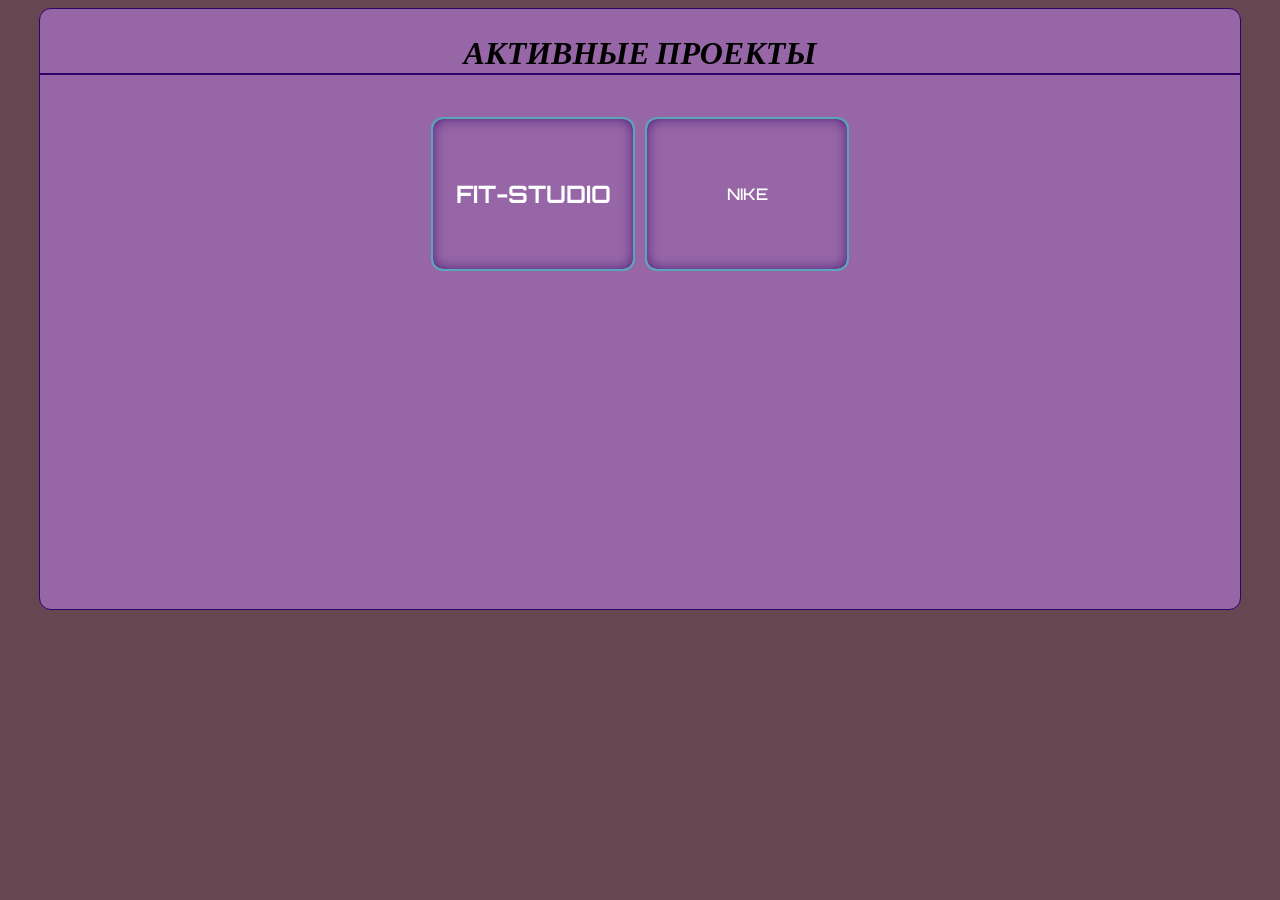
==== index.html @ 2b0a53b6 "сохранение изменений на раб пк" ====
<!DOCTYPE html>
<html lang="en">

	<head>
		<meta charset="UTF-8">
		<meta name="viewport"
					content="width=device-width, initial-scale=1.0">
		<link rel="preconnect"
					href="https://fonts.googleapis.com">
		<link rel="preconnect"
					href="https://fonts.gstatic.com"
					crossorigin>
		<link href="https://fonts.googleapis.com/css2?family=Abril+Fatface&display=swap"
					rel="stylesheet">
		<link rel="preconnect"
					href="https://fonts.googleapis.com">
		<link rel="preconnect"
					href="https://fonts.gstatic.com"
					crossorigin>
		<link href="https://fonts.googleapis.com/css2?family=Orbitron:wght@400..900&display=swap"
					rel="stylesheet">
		<link rel="stylesheet"
					href="style.css">
		<title>Ссылки на проекты</title>
	</head>

	<body>
		<div class="active-projects">
			<div class="container">
				<h1 class="active-projects__title">
					Активные проекты
				</h1>
				<div class="active-project__buttons">

					<div class="container-flip">
						<div class="flip-inner">
							<a class="active-project__btn flip__back"
								 href="./Fit-Studio/index.html">
								<h2 class="btn-title">Fit-Studio</h2>
							</a>
						</div>
					</div>





					<a href="./Nike/index.html"
						 class="active-project__btn">
						Nike
					</a>

				</div>
			</div>
		</div>
	</body>

</html>
---- style.css ----
body {
	background: #664751;
	display: flex;
	justify-content: center;
	align-items: center;
}

a {
	text-decoration: none;
	color: #fff;
}

.active-projects {
	text-align: center;
}

.active-projects__title {
	text-transform: uppercase;
	font-family: "Abril Fatface", serif;
	font-weight: 700;
	font-style: italic;
	border-bottom: #2b036b solid 2px;
}

.container {
	width: 1200px;
	height: 600px;
	background: #9766a7;
	border-radius: 12px;
	border: 1px solid #2b036b;
}

.active-project__buttons {
	display: flex;
	flex-wrap: wrap;
	justify-content: center;
	align-items: center;
	gap: 10px;
	padding: 20px;
}

.active-project__btn {
	display: flex;
	justify-content: center;
	align-items: center;
	width: 200px;
	height: 150px;
	border: 2px solid #5ba5b9;
	border-radius: 12px;
	box-shadow: inset 0px 0px 15px -3px #2b036b;
	transition: background-color, 0.4s;
	text-transform: uppercase;
	font-family: "Orbitron", sans-serif;
	font-optical-sizing: auto;
	font-weight: 500;
	font-style: normal;
}

/* ============================Анима-flip======================================== */

/* можно убрать ширину и  длину т.к нужно что бы размер задавался другим классом - это стили глобальные, общие */
.flip-container {
	width: 200px;
	height: 150px;
	/*border: 1px solid #000;*/

	perspective: 1000px;
	/*самое важное свойство*/
}

.flip-inner {
	/*width/height    — тоже 200х150 (как у родителя)*/
	width: 100%;
	height: 100%;
	position: relative;

	transition: transform 0.6s;
	/* ← плавность */
	transform-style: preserve-3d;
	/* ← 3D для детей */
}

/*Когда мы наводим курсор на .flip-container, находим .flip-inner внутри него и ВРАЩАЕМ его на 180 градусов вокруг оси Y.*/
.flip-container:hover .flip-inner {
	transform: rotateY(180deg);
}

/* обязательные стили для кнопок
- position: absolute — накладываем их друг на друга
   - width/height: 100% — размер как у контейнера
   - backface-visibility: hidden — СКРЫВАЕМ «спину» элемента,
                                    чтобы не было видно
                                    обратной стороны сквозь лицевую */
.flip--front,
.flip--back {
	position: absolute;
	width: 100%;
	height: 100%;
	backface-visibility: hidden;
}

/* стилизуем отдельно отдельно карты для красоты, а для --back ставим transform: rotateY(180deg), что бы она изначально была повернута */
.flip--front {}

.flip--back {
	transform: rotateY(180deg);

}

fl
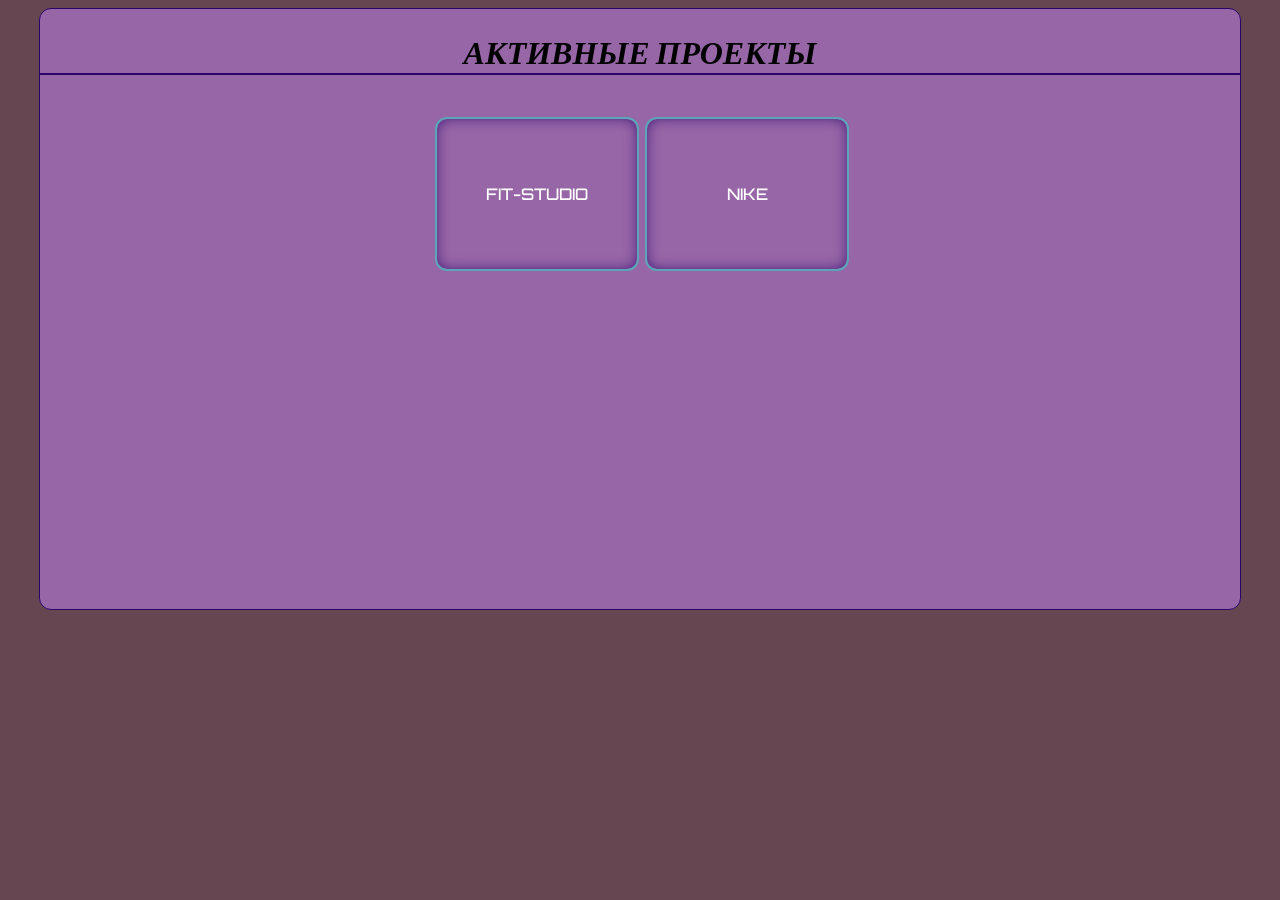
==== commit b8288f0e: "сохранение изменений на раб пк" ====
--- a/index.html
+++ b/index.html
@@ -31,24 +31,34 @@
 					Активные проекты
 				</h1>
 				<div class="active-project__buttons">
+					<div class="flip-container">
+						<div class="flip-inner">
+							<a class="active-project__btn flip--front"
+								 href="">
+								Fit-Studio
+							</a>
+							<a class="active-project__btn flip--back"
+								 href="./Fit-Studio/index.html">
+								Fit-Studio
+							</a>
+						</div>
+					</div>
+					<div class="flip-container">
+						<div class="flip-inner">
+							<a href="./Nike/index.html"
+								 class="active-project__btn flip--front">
+								Nike
+							</a>
+							<a href="./Nike/index.html"
+								 class="active-project__btn flip--back">
+								Nike-back
+							</a>
 
-					<div class="container-flip">
-						<div class="flip-inner">
-							<a class="active-project__btn flip__back"
-								 href="./Fit-Studio/index.html">
-								<h2 class="btn-title">Fit-Studio</h2>
-							</a>
 						</div>
 					</div>
 
 
 
-
-
-					<a href="./Nike/index.html"
-						 class="active-project__btn">
-						Nike
-					</a>
 
 				</div>
 			</div>
--- a/style.css
+++ b/style.css
@@ -105,6 +105,4 @@
 .flip--back {
 	transform: rotateY(180deg);
 
-}
-
-fl+}
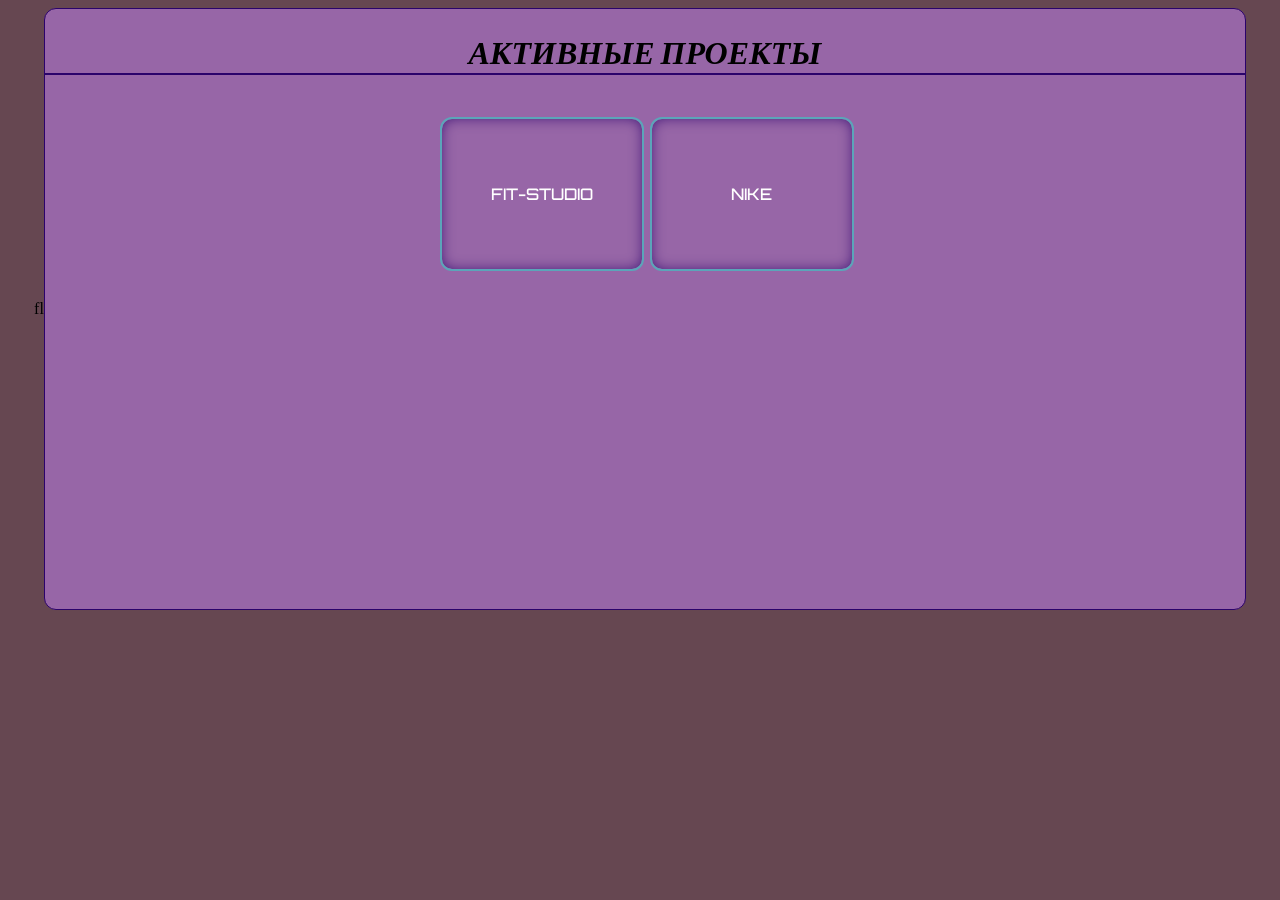
==== commit 66d88c6a: "изменения снипеета" ====
--- a/index.html
+++ b/index.html
@@ -25,6 +25,7 @@
 	</head>
 
 	<body>
+		fl
 		<div class="active-projects">
 			<div class="container">
 				<h1 class="active-projects__title">
@@ -53,13 +54,9 @@
 								 class="active-project__btn flip--back">
 								Nike-back
 							</a>
-
 						</div>
+						
 					</div>
-
-
-
-
 				</div>
 			</div>
 		</div>
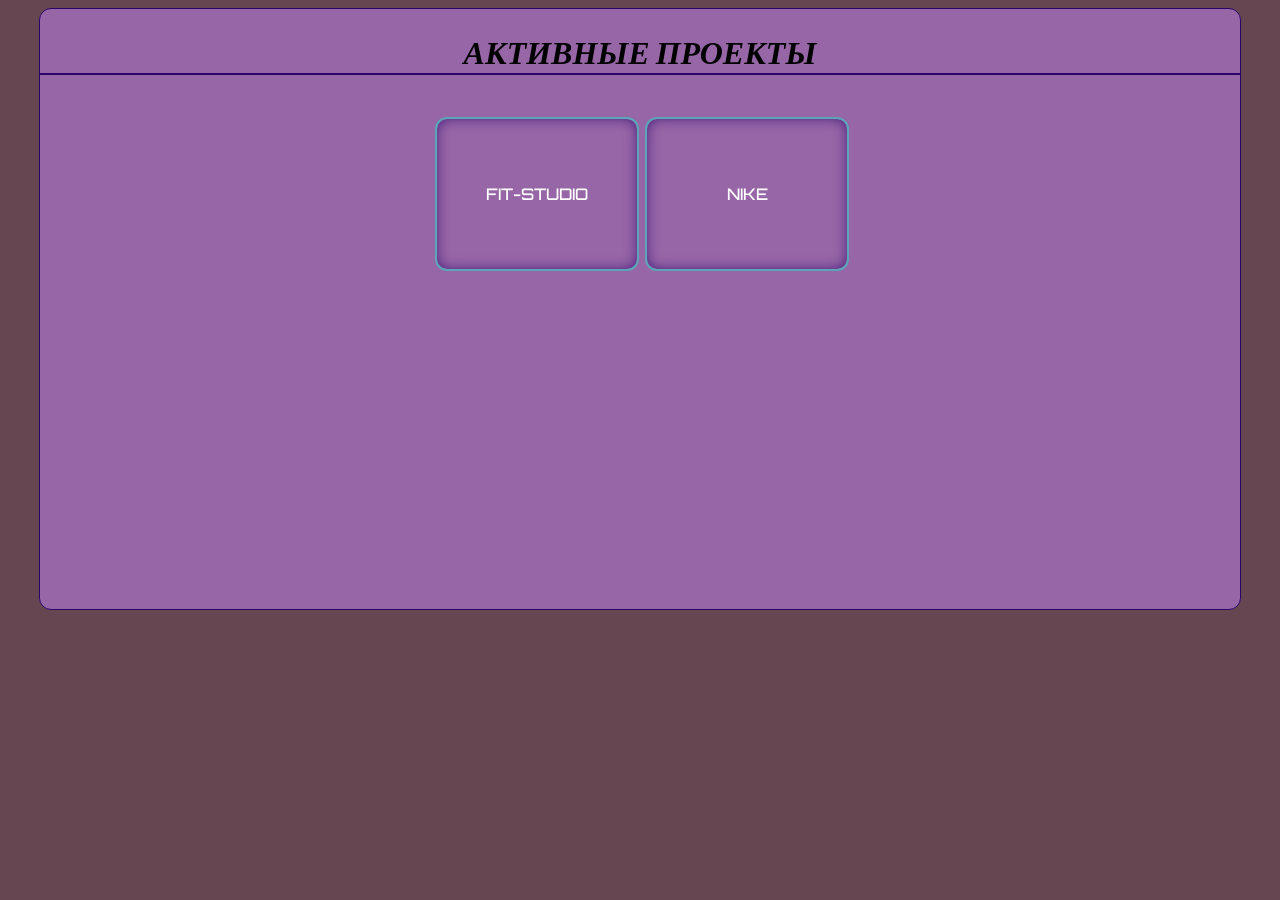
==== commit 99902577: "закончил флип бек осталось раскопировать" ====
--- a/index.html
+++ b/index.html
@@ -25,7 +25,6 @@
 	</head>
 
 	<body>
-		fl
 		<div class="active-projects">
 			<div class="container">
 				<h1 class="active-projects__title">
@@ -55,7 +54,7 @@
 								Nike-back
 							</a>
 						</div>
-						
+
 					</div>
 				</div>
 			</div>
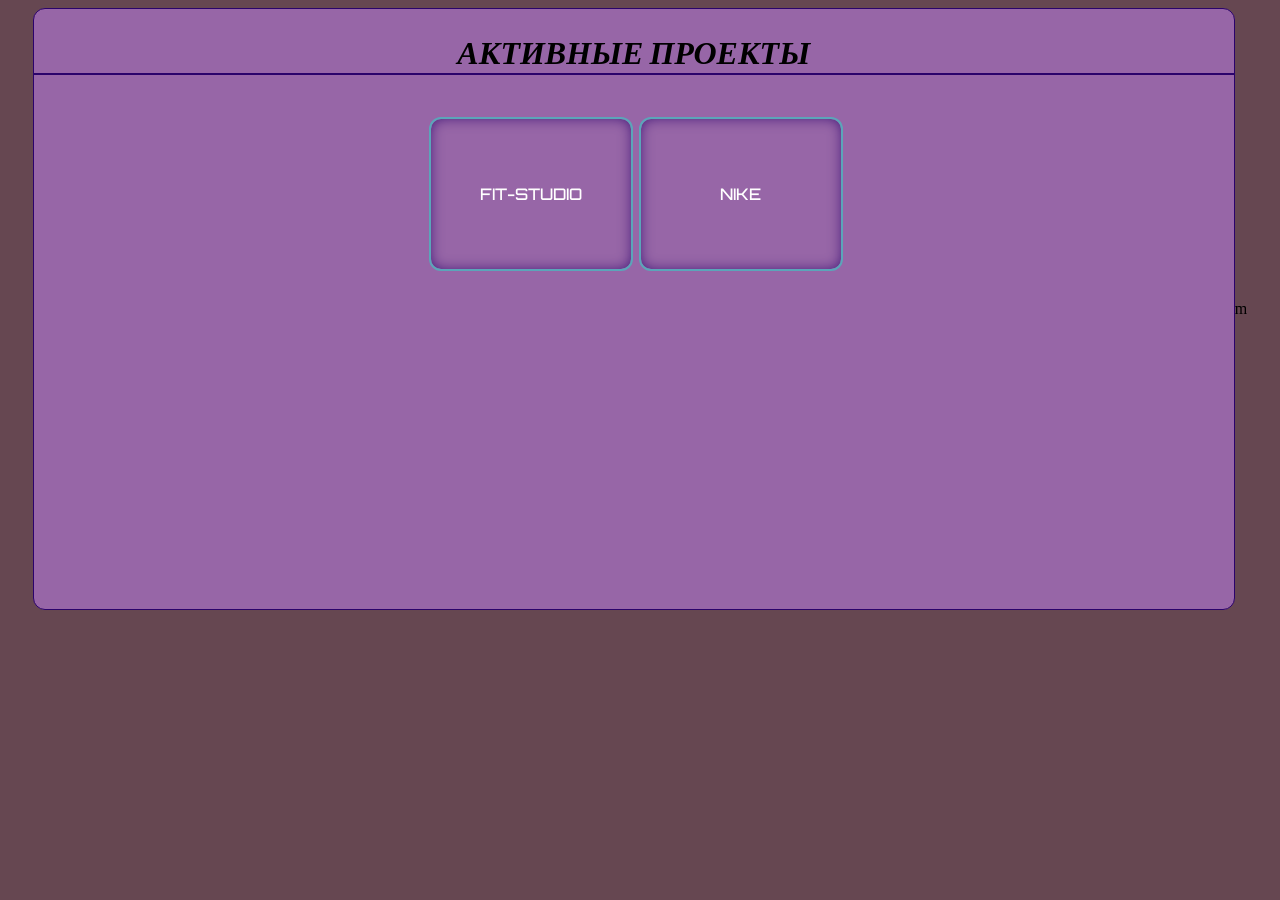
==== commit b90a87b5: "добавил файлы дл модалки" ====
--- a/index.html
+++ b/index.html
@@ -60,5 +60,5 @@
 			</div>
 		</div>
 	</body>
-
+m
 </html>
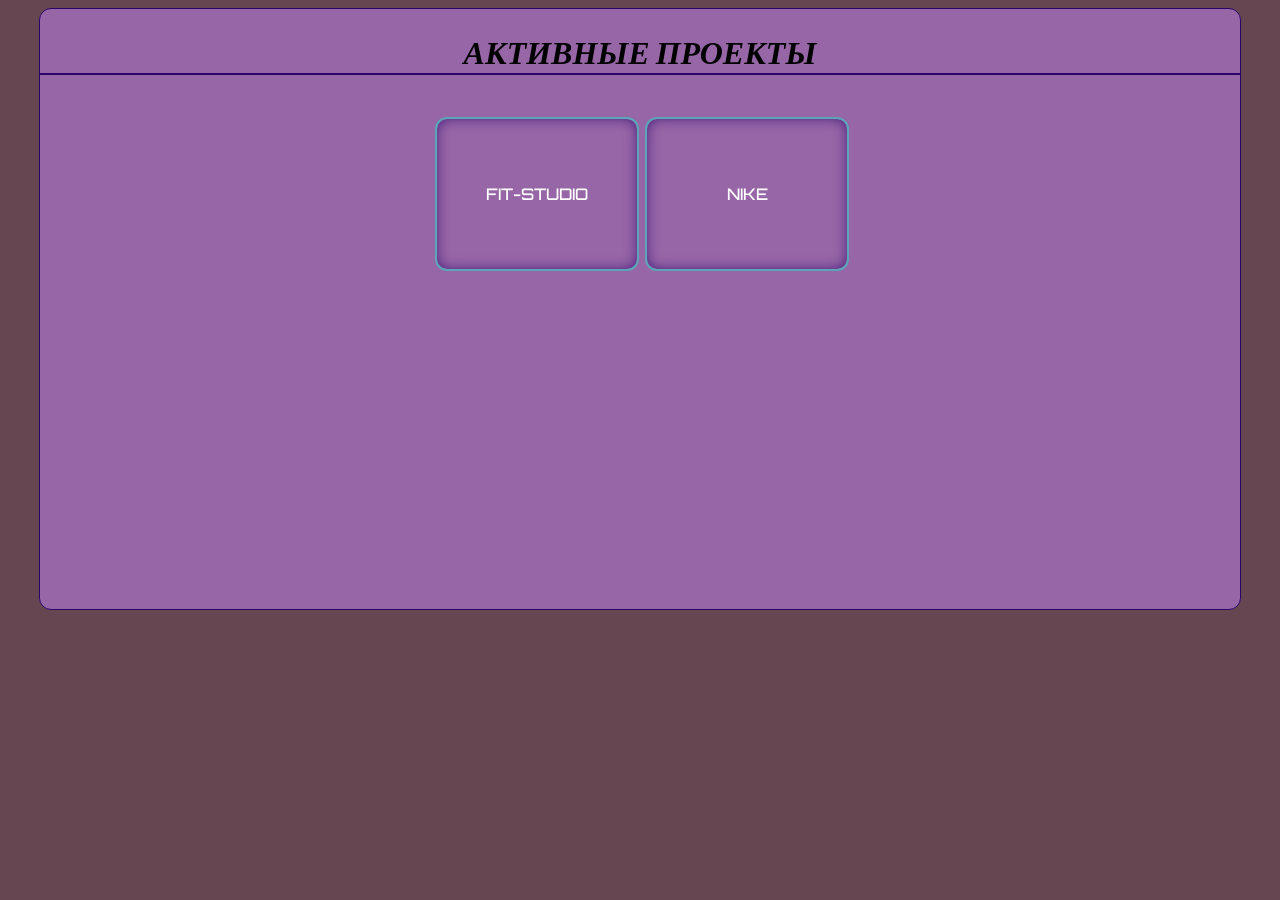
==== commit 385aac61: "проверка" ====
--- a/index.html
+++ b/index.html
@@ -60,5 +60,4 @@
 			</div>
 		</div>
 	</body>
-m
 </html>
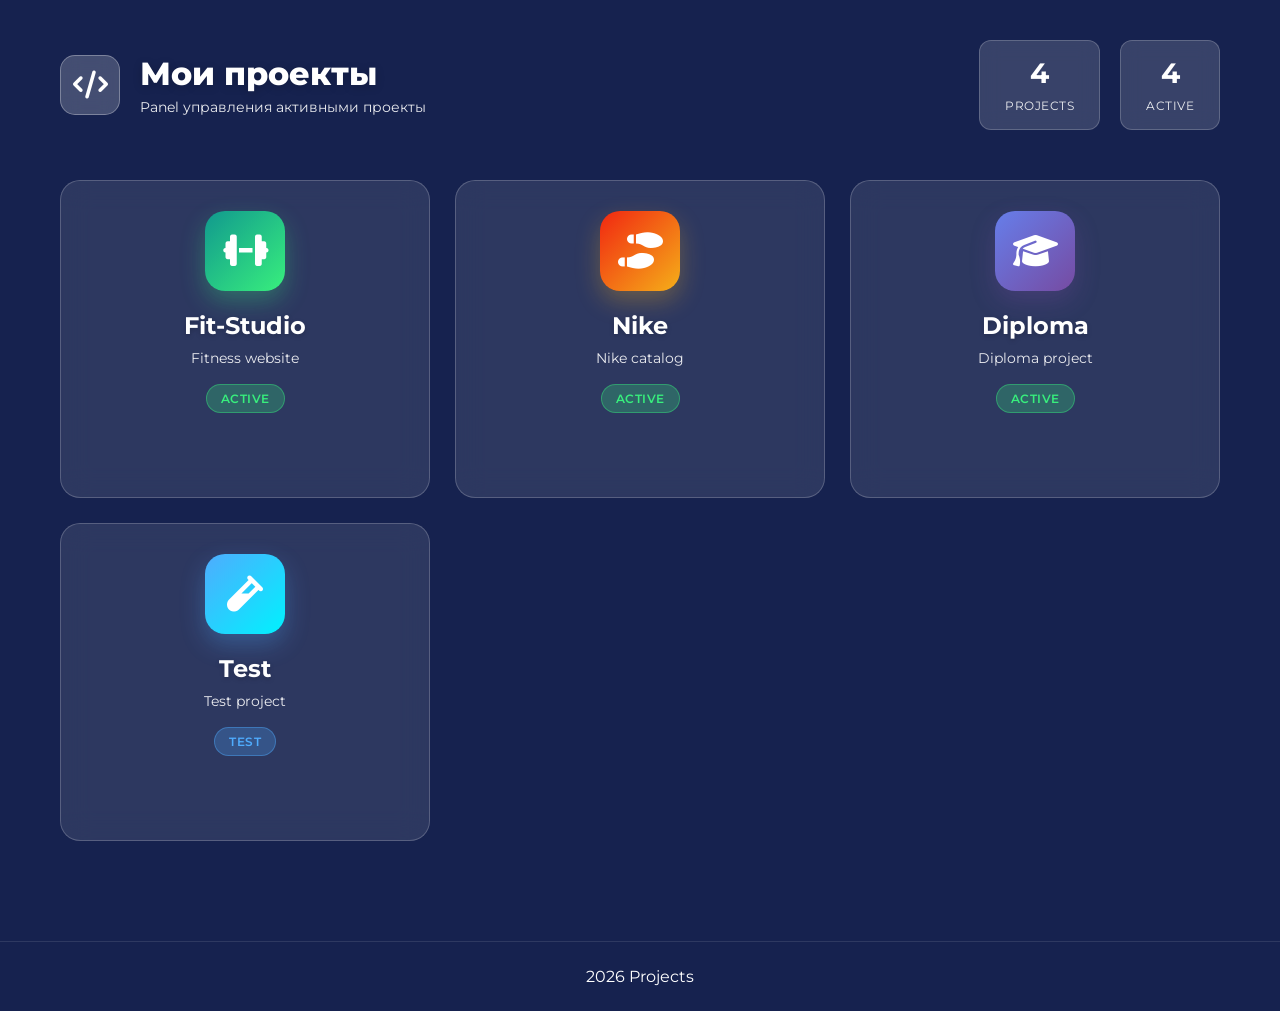
==== commit ac3f5a31: "Сделал дашборд" ====
--- a/index.html
+++ b/index.html
@@ -1,63 +1,87 @@
-<!DOCTYPE html>
-<html lang="en">
-
-	<head>
-		<meta charset="UTF-8">
-		<meta name="viewport"
-					content="width=device-width, initial-scale=1.0">
-		<link rel="preconnect"
-					href="https://fonts.googleapis.com">
-		<link rel="preconnect"
-					href="https://fonts.gstatic.com"
-					crossorigin>
-		<link href="https://fonts.googleapis.com/css2?family=Abril+Fatface&display=swap"
-					rel="stylesheet">
-		<link rel="preconnect"
-					href="https://fonts.googleapis.com">
-		<link rel="preconnect"
-					href="https://fonts.gstatic.com"
-					crossorigin>
-		<link href="https://fonts.googleapis.com/css2?family=Orbitron:wght@400..900&display=swap"
-					rel="stylesheet">
-		<link rel="stylesheet"
-					href="style.css">
-		<title>Ссылки на проекты</title>
-	</head>
-
-	<body>
-		<div class="active-projects">
-			<div class="container">
-				<h1 class="active-projects__title">
-					Активные проекты
-				</h1>
-				<div class="active-project__buttons">
-					<div class="flip-container">
-						<div class="flip-inner">
-							<a class="active-project__btn flip--front"
-								 href="">
-								Fit-Studio
-							</a>
-							<a class="active-project__btn flip--back"
-								 href="./Fit-Studio/index.html">
-								Fit-Studio
-							</a>
-						</div>
-					</div>
-					<div class="flip-container">
-						<div class="flip-inner">
-							<a href="./Nike/index.html"
-								 class="active-project__btn flip--front">
-								Nike
-							</a>
-							<a href="./Nike/index.html"
-								 class="active-project__btn flip--back">
-								Nike-back
-							</a>
-						</div>
-
-					</div>
-				</div>
-			</div>
-		</div>
-	</body>
+﻿<!DOCTYPE html>
+<html lang="ru">
+<head>
+    <meta charset="UTF-8">
+    <meta name="viewport" content="width=device-width, initial-scale=1.0">
+    <link rel="preconnect" href="https://fonts.googleapis.com">
+    <link rel="preconnect" href="https://fonts.gstatic.com" crossorigin>
+    <link href="https://fonts.googleapis.com/css2?family=Montserrat:wght@400;500;600;700;800&display=swap" rel="stylesheet">
+    <link rel="stylesheet" href="https://cdnjs.cloudflare.com/ajax/libs/font-awesome/6.5.0/css/all.min.css">
+    <link rel="stylesheet" href="style.css">
+    <title>Dashboard</title>
+</head>
+<body>
+    <div class="dashboard">
+        <header class="dashboard-header">
+            <div class="container">
+                <div class="dashboard-header__content">
+                    <div class="dashboard-header__left">
+                        <div class="dashboard-header__logo"><i class="fas fa-code"></i></div>
+                        <div class="dashboard-header__info">
+                            <h1 class="dashboard-header__title">Мои проекты</h1>
+                            <p class="dashboard-header__subtitle">Panel управления активными проекты</p>
+                        </div>
+                    </div>
+                    <div class="dashboard-header__stats">
+                        <div class="stat-item"><span class="stat-item__value">4</span><span class="stat-item__label">Projects</span></div>
+                        <div class="stat-item"><span class="stat-item__value">4</span><span class="stat-item__label">Active</span></div>
+                    </div>
+                </div>
+            </div>
+        </header>
+        <main class="dashboard-main">
+            <div class="container">
+                <div class="projects-grid">
+                    <a href="./Fit-Studio/index.html" class="project-card">
+                        <div class="project-card__content">
+                            <div class="project-card__icon-wrapper"><div class="project-card__icon fitness"><i class="fas fa-dumbbell"></i></div></div>
+                            <div class="project-card__info">
+                                <h3 class="project-card__title">Fit-Studio</h3>
+                                <p class="project-card__description">Fitness website</p>
+                                <div class="project-card__meta"><span class="project-card__tag project-card__tag--green">Active</span></div>
+                            </div>
+                            <div class="project-card__arrow"><i class="fas fa-arrow-right"></i></div>
+                        </div>
+                    </a>
+                    <a href="./Nike/index.html" class="project-card">
+                        <div class="project-card__content">
+                            <div class="project-card__icon-wrapper"><div class="project-card__icon nike"><i class="fas fa-shoe-prints"></i></div></div>
+                            <div class="project-card__info">
+                                <h3 class="project-card__title">Nike</h3>
+                                <p class="project-card__description">Nike catalog</p>
+                                <div class="project-card__meta"><span class="project-card__tag project-card__tag--green">Active</span></div>
+                            </div>
+                            <div class="project-card__arrow"><i class="fas fa-arrow-right"></i></div>
+                        </div>
+                    </a>
+                    <a href="./diploma/layout/index.html" class="project-card">
+                        <div class="project-card__content">
+                            <div class="project-card__icon-wrapper"><div class="project-card__icon diploma"><i class="fas fa-graduation-cap"></i></div></div>
+                            <div class="project-card__info">
+                                <h3 class="project-card__title">Diploma</h3>
+                                <p class="project-card__description">Diploma project</p>
+                                <div class="project-card__meta"><span class="project-card__tag project-card__tag--green">Active</span></div>
+                            </div>
+                            <div class="project-card__arrow"><i class="fas fa-arrow-right"></i></div>
+                        </div>
+                    </a>
+                    <a href="./test/index.html" class="project-card">
+                        <div class="project-card__content">
+                            <div class="project-card__icon-wrapper"><div class="project-card__icon test"><i class="fas fa-vial"></i></div></div>
+                            <div class="project-card__info">
+                                <h3 class="project-card__title">Test</h3>
+                                <p class="project-card__description">Test project</p>
+                                <div class="project-card__meta"><span class="project-card__tag project-card__tag--blue">Test</span></div>
+                            </div>
+                            <div class="project-card__arrow"><i class="fas fa-arrow-right"></i></div>
+                        </div>
+                    </a>
+                </div>
+            </div>
+        </main>
+        <footer class="dashboard-footer">
+            <div class="container"><p>2026 Projects</p></div>
+        </footer>
+    </div>
+</body>
 </html>
--- a/style.css
+++ b/style.css
@@ -1,108 +1,327 @@
+﻿* {
+    margin: 0;
+    padding: 0;
+    box-sizing: border-box;
+}
+
 body {
-	background: #664751;
-	display: flex;
-	justify-content: center;
-	align-items: center;
-}
-
-a {
-	text-decoration: none;
-	color: #fff;
-}
-
-.active-projects {
-	text-align: center;
-}
-
-.active-projects__title {
-	text-transform: uppercase;
-	font-family: "Abril Fatface", serif;
-	font-weight: 700;
-	font-style: italic;
-	border-bottom: #2b036b solid 2px;
+    font-family: 'Montserrat', sans-serif;
+    background: #16224f;
+    min-height: 100vh;
+    color: #fff;
 }
 
 .container {
-	width: 1200px;
-	height: 600px;
-	background: #9766a7;
-	border-radius: 12px;
-	border: 1px solid #2b036b;
-}
-
-.active-project__buttons {
-	display: flex;
-	flex-wrap: wrap;
-	justify-content: center;
-	align-items: center;
-	gap: 10px;
-	padding: 20px;
-}
-
-.active-project__btn {
-	display: flex;
-	justify-content: center;
-	align-items: center;
-	width: 200px;
-	height: 150px;
-	border: 2px solid #5ba5b9;
-	border-radius: 12px;
-	box-shadow: inset 0px 0px 15px -3px #2b036b;
-	transition: background-color, 0.4s;
-	text-transform: uppercase;
-	font-family: "Orbitron", sans-serif;
-	font-optical-sizing: auto;
-	font-weight: 500;
-	font-style: normal;
-}
-
-/* ============================Анима-flip======================================== */
-
-/* можно убрать ширину и  длину т.к нужно что бы размер задавался другим классом - это стили глобальные, общие */
-.flip-container {
-	width: 200px;
-	height: 150px;
-	/*border: 1px solid #000;*/
-
-	perspective: 1000px;
-	/*самое важное свойство*/
-}
-
-.flip-inner {
-	/*width/height    — тоже 200х150 (как у родителя)*/
-	width: 100%;
-	height: 100%;
-	position: relative;
-
-	transition: transform 0.6s;
-	/* ← плавность */
-	transform-style: preserve-3d;
-	/* ← 3D для детей */
-}
-
-/*Когда мы наводим курсор на .flip-container, находим .flip-inner внутри него и ВРАЩАЕМ его на 180 градусов вокруг оси Y.*/
-.flip-container:hover .flip-inner {
-	transform: rotateY(180deg);
-}
-
-/* обязательные стили для кнопок
-- position: absolute — накладываем их друг на друга
-   - width/height: 100% — размер как у контейнера
-   - backface-visibility: hidden — СКРЫВАЕМ «спину» элемента,
-                                    чтобы не было видно
-                                    обратной стороны сквозь лицевую */
-.flip--front,
-.flip--back {
-	position: absolute;
-	width: 100%;
-	height: 100%;
-	backface-visibility: hidden;
-}
-
-/* стилизуем отдельно отдельно карты для красоты, а для --back ставим transform: rotateY(180deg), что бы она изначально была повернута */
-.flip--front {}
-
-.flip--back {
-	transform: rotateY(180deg);
-
+    max-width: 1200px;
+    margin: 0 auto;
+    padding: 0 20px;
+}
+
+.dashboard-header {
+    padding: 40px 0 30px;
+}
+
+.dashboard-header__content {
+    display: flex;
+    justify-content: space-between;
+    align-items: center;
+    flex-wrap: wrap;
+    gap: 20px;
+}
+
+.dashboard-header__left {
+    display: flex;
+    align-items: center;
+    gap: 20px;
+}
+
+.dashboard-header__logo {
+    width: 60px;
+    height: 60px;
+    background: rgba(255, 255, 255, 0.2);
+    border-radius: 15px;
+    display: flex;
+    align-items: center;
+    justify-content: center;
+    font-size: 28px;
+    backdrop-filter: blur(10px);
+    border: 1px solid rgba(255, 255, 255, 0.3);
+}
+
+.dashboard-header__title {
+    font-size: 32px;
+    font-weight: 800;
+    margin-bottom: 5px;
+    text-shadow: 0 2px 10px rgba(0, 0, 0, 0.2);
+}
+
+.dashboard-header__subtitle {
+    font-size: 14px;
+    opacity: 0.9;
+    font-weight: 400;
+}
+
+.dashboard-header__stats {
+    display: flex;
+    gap: 20px;
+}
+
+.stat-item {
+    background: rgba(255, 255, 255, 0.15);
+    backdrop-filter: blur(10px);
+    border: 1px solid rgba(255, 255, 255, 0.2);
+    border-radius: 12px;
+    padding: 15px 25px;
+    text-align: center;
+    min-width: 100px;
+    transition: transform 0.3s, background 0.3s;
+}
+
+.stat-item:hover {
+    transform: translateY(-3px);
+    background: rgba(255, 255, 255, 0.25);
+}
+
+.stat-item__value {
+    display: block;
+    font-size: 28px;
+    font-weight: 700;
+    margin-bottom: 5px;
+}
+
+.stat-item__label {
+    font-size: 12px;
+    opacity: 0.9;
+    text-transform: uppercase;
+    letter-spacing: 0.5px;
+}
+
+.dashboard-main {
+    padding: 20px 0 60px;
+}
+
+.projects-grid {
+    display: grid;
+    grid-template-columns: repeat(auto-fit, minmax(280px, 1fr));
+    gap: 25px;
+}
+
+.project-card {
+    background: rgba(255, 255, 255, 0.1);
+    backdrop-filter: blur(15px);
+    border: 1px solid rgba(255, 255, 255, 0.2);
+    border-radius: 20px;
+    padding: 30px;
+    text-decoration: none;
+    color: #fff;
+    transition: all 0.4s ease;
+    position: relative;
+    overflow: hidden;
+    display: block;
+}
+
+.project-card::before {
+    content: '';
+    position: absolute;
+    top: 0;
+    left: 0;
+    right: 0;
+    bottom: 0;
+    background: linear-gradient(135deg, rgba(255, 255, 255, 0.1) 0%, rgba(255, 255, 255, 0) 100%);
+    opacity: 0;
+    transition: opacity 0.4s;
+    border-radius: 20px;
+}
+
+.project-card:hover {
+    transform: translateY(-10px);
+    box-shadow: 0 20px 40px rgba(0, 0, 0, 0.3);
+    background: rgba(255, 255, 255, 0.15);
+    border-color: rgba(255, 255, 255, 0.4);
+}
+
+.project-card:hover::before {
+    opacity: 1;
+}
+
+.project-card__content {
+    position: relative;
+    z-index: 1;
+    display: flex;
+    flex-direction: column;
+    gap: 20px;
+}
+
+.project-card__icon-wrapper {
+    display: flex;
+    justify-content: center;
+}
+
+.project-card__icon {
+    width: 80px;
+    height: 80px;
+    border-radius: 20px;
+    display: flex;
+    align-items: center;
+    justify-content: center;
+    font-size: 36px;
+    transition: transform 0.3s;
+}
+
+.project-card:hover .project-card__icon {
+    transform: scale(1.1) rotate(5deg);
+}
+
+.project-card__icon.fitness {
+    background: linear-gradient(135deg, #11998e 0%, #38ef7d 100%);
+    box-shadow: 0 10px 25px rgba(56, 239, 125, 0.3);
+}
+
+.project-card__icon.nike {
+    background: linear-gradient(135deg, #f12711 0%, #f5af19 100%);
+    box-shadow: 0 10px 25px rgba(245, 175, 25, 0.3);
+}
+
+.project-card__icon.diploma {
+    background: linear-gradient(135deg, #667eea 0%, #764ba2 100%);
+    box-shadow: 0 10px 25px rgba(118, 75, 162, 0.3);
+}
+
+.project-card__icon.test {
+    background: linear-gradient(135deg, #4facfe 0%, #00f2fe 100%);
+    box-shadow: 0 10px 25px rgba(79, 172, 254, 0.3);
+}
+
+.project-card__info {
+    text-align: center;
+}
+
+.project-card__title {
+    font-size: 24px;
+    font-weight: 700;
+    margin-bottom: 8px;
+    text-shadow: 0 2px 5px rgba(0, 0, 0, 0.2);
+}
+
+.project-card__description {
+    font-size: 14px;
+    opacity: 0.9;
+    margin-bottom: 15px;
+    line-height: 1.5;
+}
+
+.project-card__meta {
+    display: flex;
+    justify-content: center;
+    align-items: center;
+    gap: 10px;
+    flex-wrap: wrap;
+}
+
+.project-card__tag {
+    padding: 6px 14px;
+    border-radius: 20px;
+    font-size: 12px;
+    font-weight: 600;
+    text-transform: uppercase;
+    letter-spacing: 0.5px;
+}
+
+.project-card__tag--green {
+    background: rgba(56, 239, 125, 0.25);
+    color: #38ef7d;
+    border: 1px solid rgba(56, 239, 125, 0.4);
+}
+
+.project-card__tag--blue {
+    background: rgba(79, 172, 254, 0.25);
+    color: #4facfe;
+    border: 1px solid rgba(79, 172, 254, 0.4);
+}
+
+.project-card__date {
+    font-size: 12px;
+    opacity: 0.8;
+    display: flex;
+    align-items: center;
+    gap: 5px;
+}
+
+.project-card__arrow {
+    text-align: center;
+    font-size: 20px;
+    opacity: 0;
+    transform: translateX(-10px);
+    transition: all 0.3s;
+    margin-top: 10px;
+}
+
+.project-card:hover .project-card__arrow {
+    opacity: 1;
+    transform: translateX(0);
+}
+
+.dashboard-footer {
+    padding: 25px 0;
+    text-align: center;
+    border-top: 1px solid rgba(255, 255, 255, 0.1);
+    margin-top: 40px;
+}
+
+.dashboard-footer__text {
+    font-size: 14px;
+    opacity: 0.8;
+}
+
+@media (max-width: 768px) {
+    .dashboard-header__content {
+        flex-direction: column;
+        text-align: center;
+    }
+
+    .dashboard-header__left {
+        flex-direction: column;
+    }
+
+    .dashboard-header__stats {
+        width: 100%;
+        justify-content: center;
+    }
+
+    .dashboard-header__title {
+        font-size: 26px;
+    }
+
+    .projects-grid {
+        grid-template-columns: 1fr;
+    }
+
+    .project-card {
+        padding: 25px;
+    }
+}
+
+@media (max-width: 480px) {
+    .dashboard-header__title {
+        font-size: 22px;
+    }
+
+    .stat-item {
+        padding: 12px 18px;
+        min-width: 85px;
+    }
+
+    .stat-item__value {
+        font-size: 24px;
+    }
+
+    .project-card__icon {
+        width: 70px;
+        height: 70px;
+        font-size: 30px;
+    }
+
+    .project-card__title {
+        font-size: 20px;
+    }
 }
